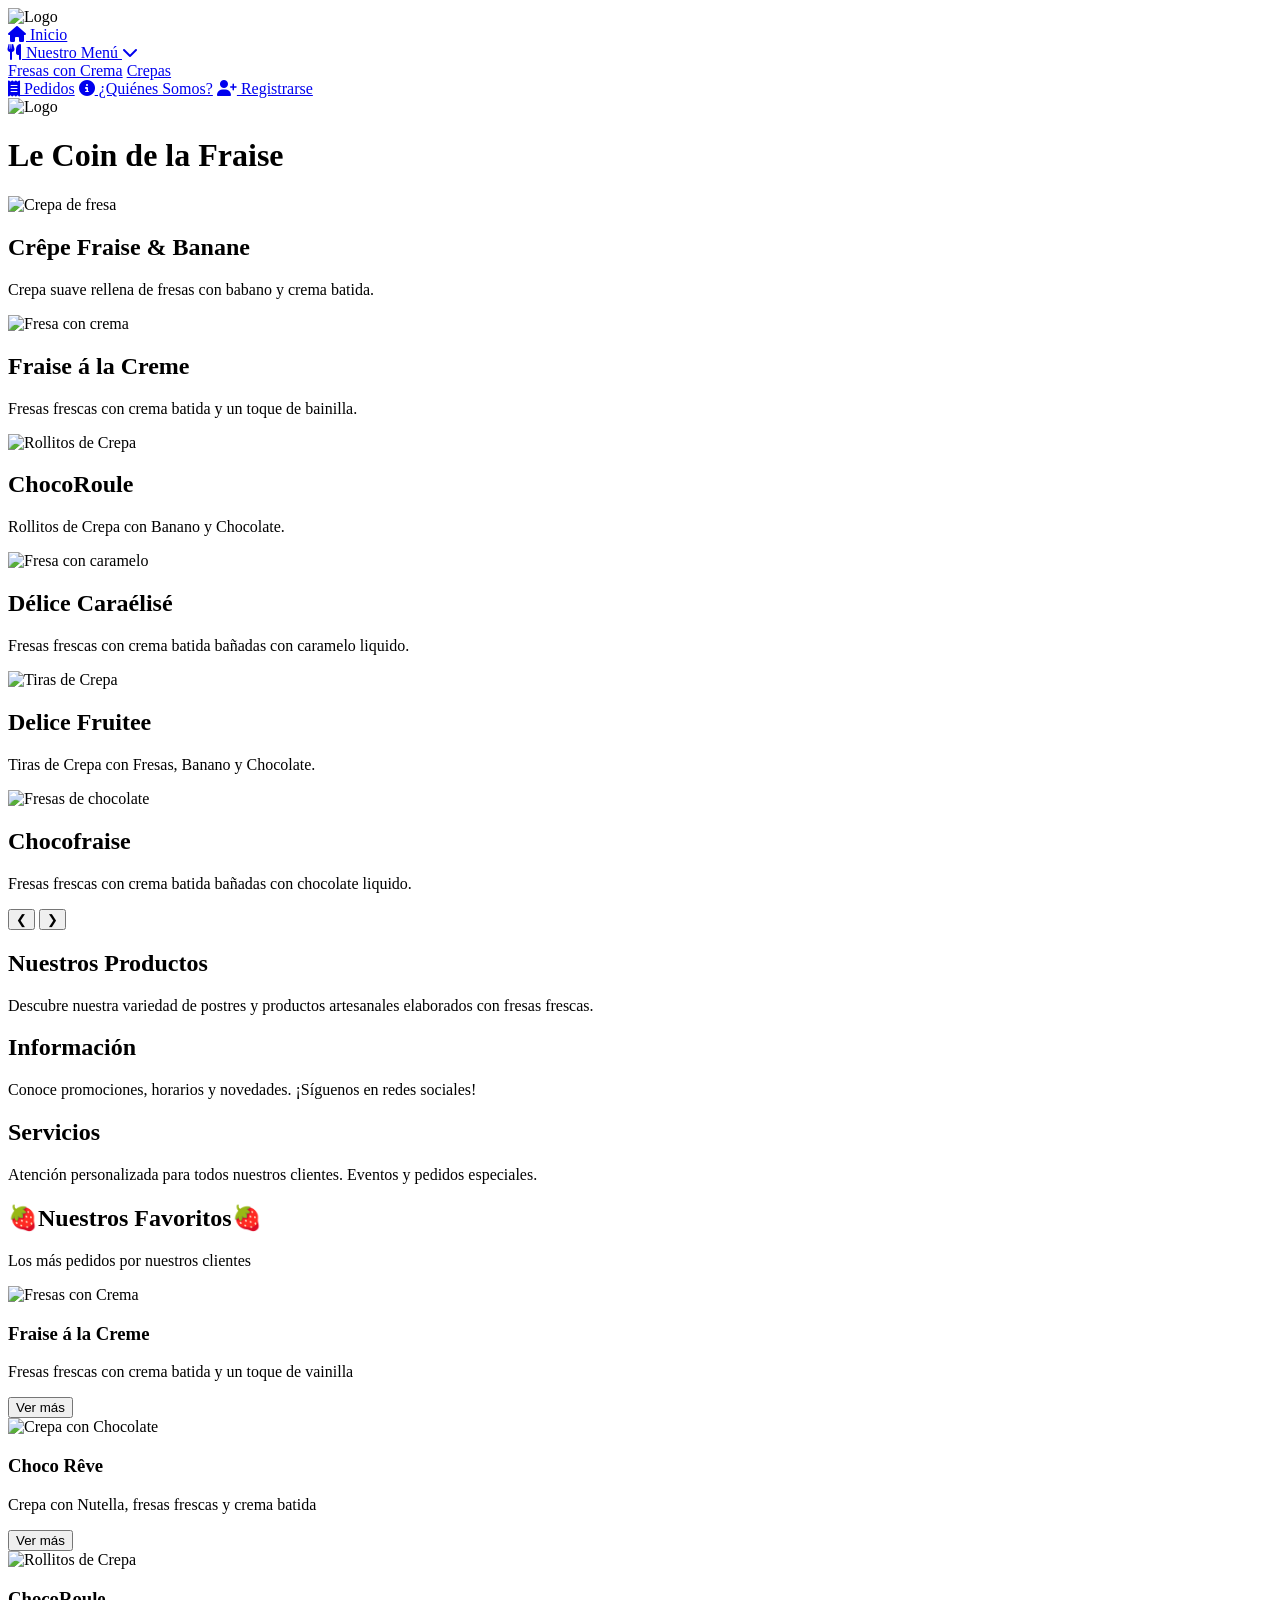
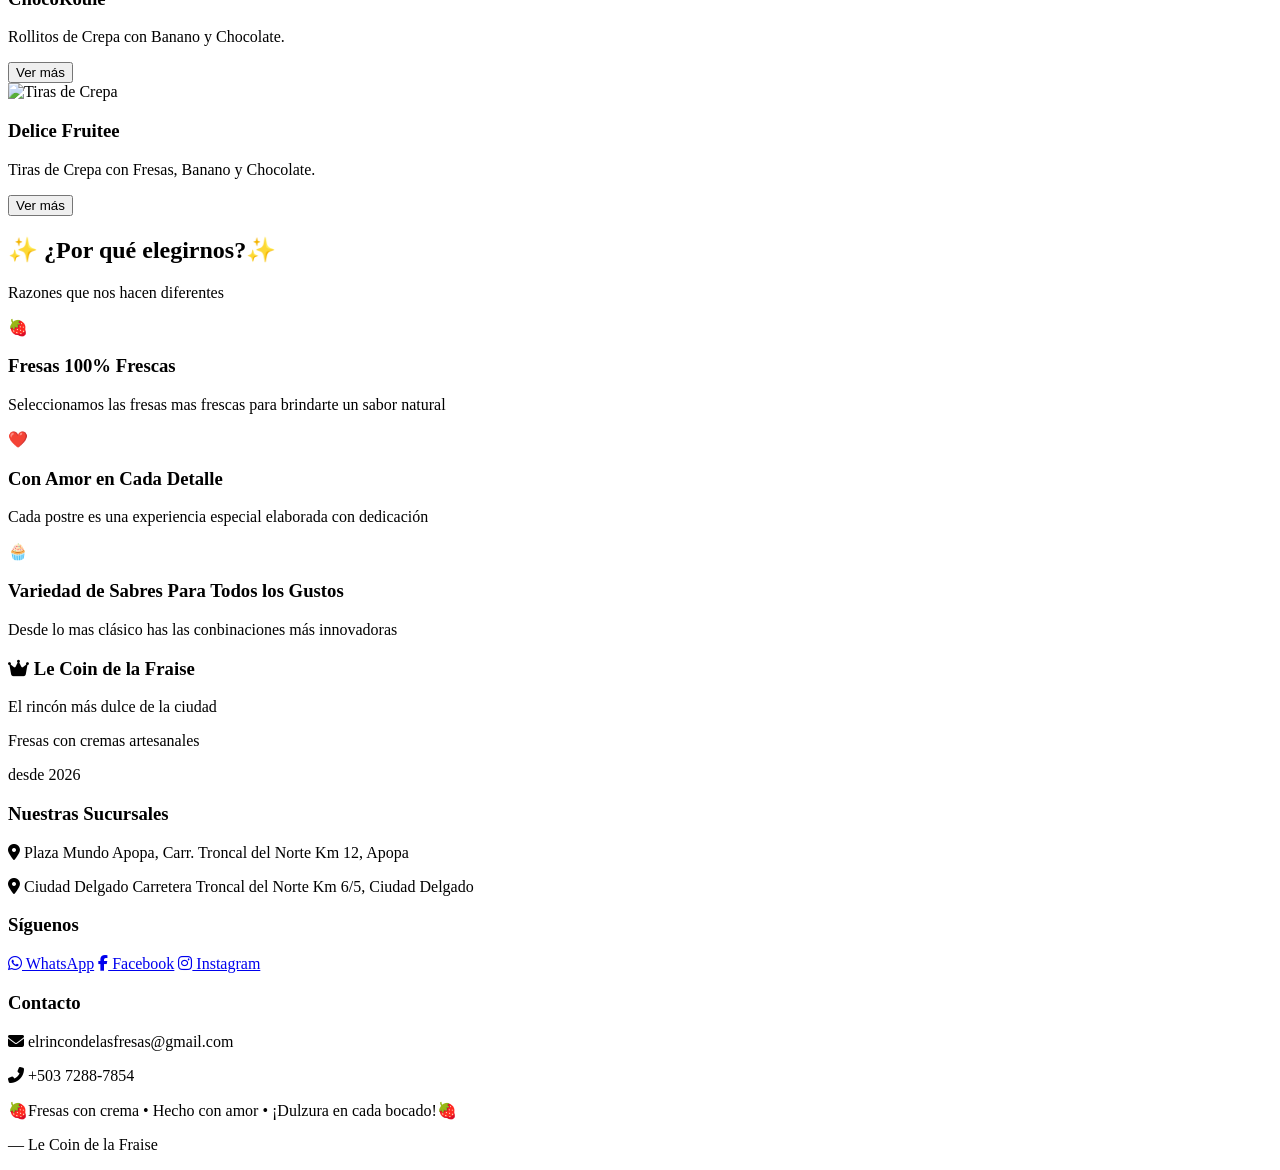
==== index.html @ ae9bf416 "Create index.html" ====
<!DOCTYPE html>
<html lang="es">
<head>
    <meta charset="UTF-8">
    <meta name="viewport" content="width=device-width, initial-scale=1.0">
    <title>Le Coin de la Fraise | Fresas & Delicias</title>
    <link rel="stylesheet" href="CSS/inicio.css">
    <link rel="stylesheet" href="https://cdnjs.cloudflare.com/ajax/libs/font-awesome/6.5.1/css/all.min.css">
</head>
<body>

<div class="container-principal">
    <!-- MENÚ LATERAL (SIDEBAR) NUEVO -->
    <aside class="sidebar">
        <div class="logo-sidebar">
            <img src="IMG/logo.png" alt="Logo">
        </div>
        <nav class="nav-sidebar">
            <a href="Inicio.html"><i class="fas fa-home"></i> Inicio</a>
            
            <!-- Opción con submenú -->
            <div class="menu-item-con-submenu">
                <a href="#" class="menu-principal">
                    <i class="fas fa-utensils"></i> Nuestro Menú
                    <i class="fas fa-chevron-down submenu-flecha"></i>
                </a>
                <div class="submenu">
                    <a href="MenuFresas.html">Fresas con Crema</a>
                    <a href="MenuCrepas.html"> Crepas</a>
                </div>
            </div>

            <a href="Pedidos.html"><i class="fas fa-receipt"></i> Pedidos</a>
            <a href="Nosotros.html"><i class="fas fa-info-circle"></i> ¿Quiénes Somos?</a>
            <a href="Registro.html"><i class="fas fa-user-plus"></i> Registrarse</a>
        </nav>
    </aside>

    <!-- CONTENIDO PRINCIPAL -->
    <main class="main-content">
        <!-- ENCABEZADO SUPERIOR -->
        <header class="header-principal">
            <div class="logo-header">
                <img src="IMG/logo.png" alt="Logo">
                <h1>Le Coin de la Fraise</h1>
            </div>
        </header>

        <!-- ========== CARRUSEL ========== -->
        <section class="carousel-section" id="inicio">
            <div class="carousel-container">
                <div class="carousel-slides">
                    <div class="slide active">
                        <img src="IMG/crepafresa.png" alt="Crepa de fresa">
                        <div class="slide-caption">
                            <h2>Crêpe Fraise & Banane</h2>
                            <p>Crepa suave rellena de fresas con babano y crema batida.</p>
                        </div>
                    </div>
                    <div class="slide">
                        <img src="IMG/fresa con crema.png" alt="Fresa con crema">
                        <div class="slide-caption">
                            <h2>Fraise á la Creme</h2>
                            <p>Fresas frescas con crema batida y un toque de bainilla.</p>
                        </div>
                    </div>
                        <div class="slide">
                        <img src="IMG/Rollitos de Crepa.jpg" alt="Rollitos de Crepa">
                        <div class="slide-caption">
                            <h2>ChocoRoule</h2>
                            <p>Rollitos de Crepa con Banano y Chocolate.</p>
                        </div>
                    </div>
                    <div class="slide">
                        <img src="IMG/fresa con caramelo.png" alt="Fresa con caramelo">
                        <div class="slide-caption">
                            <h2>Délice Caraélisé</h2>
                            <p>Fresas frescas con crema batida bañadas con caramelo liquido.</p>
                        </div>
                    </div>
                    <div class="slide">
                        <img src="IMG/Tiras de crepa.jpg" alt="Tiras de Crepa">
                        <div class="slide-caption">
                            <h2>Delice Fruitee</h2>
                            <p>Tiras de Crepa con Fresas, Banano y Chocolate.</p>
                        </div>
                    </div>
                    <div class="slide">
                        <img src="IMG/fresachoco.jpg" alt="Fresas de chocolate">
                        <div class="slide-caption">
                            <h2>Chocofraise</h2>
                            <p>Fresas frescas con crema batida bañadas con chocolate liquido.</p>
                        </div>
                    </div>
                </div>
                <button class="carousel-btn prev" id="prevBtn">&#10094;</button>
                <button class="carousel-btn next" id="nextBtn">&#10095;</button>
                <div class="carousel-dots" id="dotsContainer"></div>
            </div>
        </section>

        <!-- ========== TARJETAS DE INFORMACIÓN ========== -->
        <section class="info" id="informacion">
            <div class="card">
                <h2>Nuestros Productos</h2>
                <p>Descubre nuestra variedad de postres y productos artesanales elaborados con fresas frescas.</p>
            </div>
            <div class="card">
                <h2>Información</h2>
                <p>Conoce promociones, horarios y novedades. ¡Síguenos en redes sociales!</p>
            </div>
            <div class="card">
                <h2>Servicios</h2>
                <p>Atención personalizada para todos nuestros clientes. Eventos y pedidos especiales.</p>
            </div>
        </section>

        <!-- ========== SECCIÓN NUESTROS FAVORITOS ========== -->
        <section class="favoritos" id="menu">
            <div class="container-favoritos">
                <h2 class="titulo-seccion">🍓Nuestros Favoritos🍓</h2>
                <p class="subtitulo-seccion">Los más pedidos por nuestros clientes</p>
                <div class="productos-grid">
                    <div class="producto-card">
                        <div class="producto-imagen">
                            <img src="IMG/fresa con crema.png" alt="Fresas con Crema">
                        </div>
                        <h3>Fraise á la Creme</h3>
                        <p class="producto-descripcion">Fresas frescas con crema batida y un toque de vainilla</p>
                        <button class="btn-ver-mas" href="MenuFresas.html">Ver más</button>
                    </div>
                    <div class="producto-card">
                        <div class="producto-imagen">
                            <img src="IMG/chococrepa.png" alt="Crepa con Chocolate">
                        </div>
                        <h3>Choco Rêve</h3>
                        <p class="producto-descripcion">Crepa con Nutella, fresas frescas y crema batida</p>
                        <button class="btn-ver-mas" href="MenuCrepas.html">Ver más</button>
                    </div>
                    <div class="producto-card">
                        <div class="producto-imagen">
                            <img src="IMG/Rollitos de Crepa.jpg" alt="Rollitos de Crepa">
                        </div>
                        <h3>ChocoRoule</h3>
                        <p class="producto-descripcion">Rollitos de Crepa con Banano y Chocolate.</p>
                        <button class="btn-ver-mas" href="MenuFresas.html">Ver más</button>
                    </div>
                    <div class="producto-card">
                        <div class="producto-imagen">
                            <img src="IMG/Tiras de crepa.jpg" alt="Tiras de Crepa">
                        </div>
                        <h3>Delice Fruitee</h3>
                        <p class="producto-descripcion">Tiras de Crepa con Fresas, Banano y Chocolate.</p>
                        <button class="btn-ver-mas" href="MenuCrepas.html">Ver más</button>
                    </div>
                </div>
            </div>
        </section>

        <!-- ========== SECCIÓN ¿POR QUÉ ELEGIRNOS? (NOSOTROS) ========== -->
        <section class="porque-elegirnos" id="nosotros">
            <div class="container-porque">
                <h2 class="titulo-seccion">✨ ¿Por qué elegirnos?✨</h2>
                <p class="subtitulo-seccion">Razones que nos hacen diferentes</p>
                <div class="razones-grid">
                    <div class="razon-card">
                        <div class="razon-icono">🍓</div>
                        <h3>Fresas 100% Frescas</h3>
                        <p>Seleccionamos las fresas mas frescas para brindarte un sabor natural</p> 
                    </div>
                    <div class="razon-card">
                        <div class="razon-icono">❤️</div>
                        <h3>Con Amor en Cada Detalle</h3>
                        <p>Cada postre es una experiencia especial elaborada con dedicación</p>
                    </div>
                    <div class="razon-card">
                        <div class="razon-icono">🧁</div>
                        <h3>Variedad de Sabres Para Todos los Gustos</h3>
                        <p>Desde lo mas clásico has las conbinaciones más innovadoras</p>
                    </div>
                </div>
            </div>
        </section>

        <!-- ========== SECCIÓN PEDIDOS (opcional) ========== -->
        <section class="pedidos" id="pedidos" style="display: none;">
            <!-- Contenido de pedidos si lo deseas agregar después -->
        </section>

        <!-- ========== SECCIÓN REGISTRARSE (opcional) ========== -->
        <section class="registrarse" id="registrarse" style="display: none;">
            <!-- Contenido de registro si lo deseas agregar después -->
        </section>

        <!-- ========== FOOTER NUEVO ========== -->
        <footer class="footer-redisenado">
            <div class="footer-contenido-arriba">
                <div class="footer-container">
                    <div class="footer-columna footer-columna-info">
                        <h3><i class="fas fa-crown"></i> Le Coin de la Fraise</h3>
                        <p>El rincón más dulce de la ciudad</p>
                        <p>Fresas con cremas artesanales</p>
                        <p>desde 2026</p>
                    </div>

                    <div class="footer-columna footer-columna-sucursales">
                        <h3>Nuestras Sucursales</h3>
                        <p><i class="fas fa-location-dot"></i> Plaza Mundo Apopa, Carr. Troncal del Norte Km 12, Apopa</p>
                        <p><i class="fas fa-location-dot"></i> Ciudad Delgado Carretera Troncal del Norte Km 6/5, Ciudad Delgado</p>
                    </div>

                    <div class="footer-columna footer-columna-redes">
                        <h3>Síguenos</h3>
                        <div class="redes-sociales-footer">
                            <a href="https://wa.me/50372887854?text=¡Hola!%20Me%20gustaría%20ordenar%20unas%20fresas%20con%20crema" aria-label="WhatsApp"><i class="fab fa-whatsapp"></i> WhatsApp</a>
                            <a href="https://www.facebook.com/share/1c9cbcK5gX/" aria-label="Facebook"><i class="fab fa-facebook-f"></i> Facebook</a>
                            <a href="https://www.instagram.com/le_coin_de_la_fraise?igsh=Z292ZjJ0dDlyNTkz" aria-label="Instagram"><i class="fab fa-instagram"></i> Instagram</a>
                        </div>
                    </div>

                    <div class="footer-columna footer-columna-contacto">
                        <h3>Contacto</h3>
                        <p><i class="fas fa-envelope"></i> elrincondelasfresas@gmail.com</p>
                        <p><i class="fas fa-phone-alt"></i> +503 7288-7854</p>
                    </div>
                </div>
            </div>

            <div class="footer-mensaje">
                <p class="mensaje-texto">🍓Fresas con crema • Hecho con amor • ¡Dulzura en cada bocado!🍓</p>
                <p class="mensaje-autor">— Le Coin de la Fraise</p>
            </div>
        </footer>
    </main>
</div>

<script src="JS/inicio.js"></script>
</body>
</html>
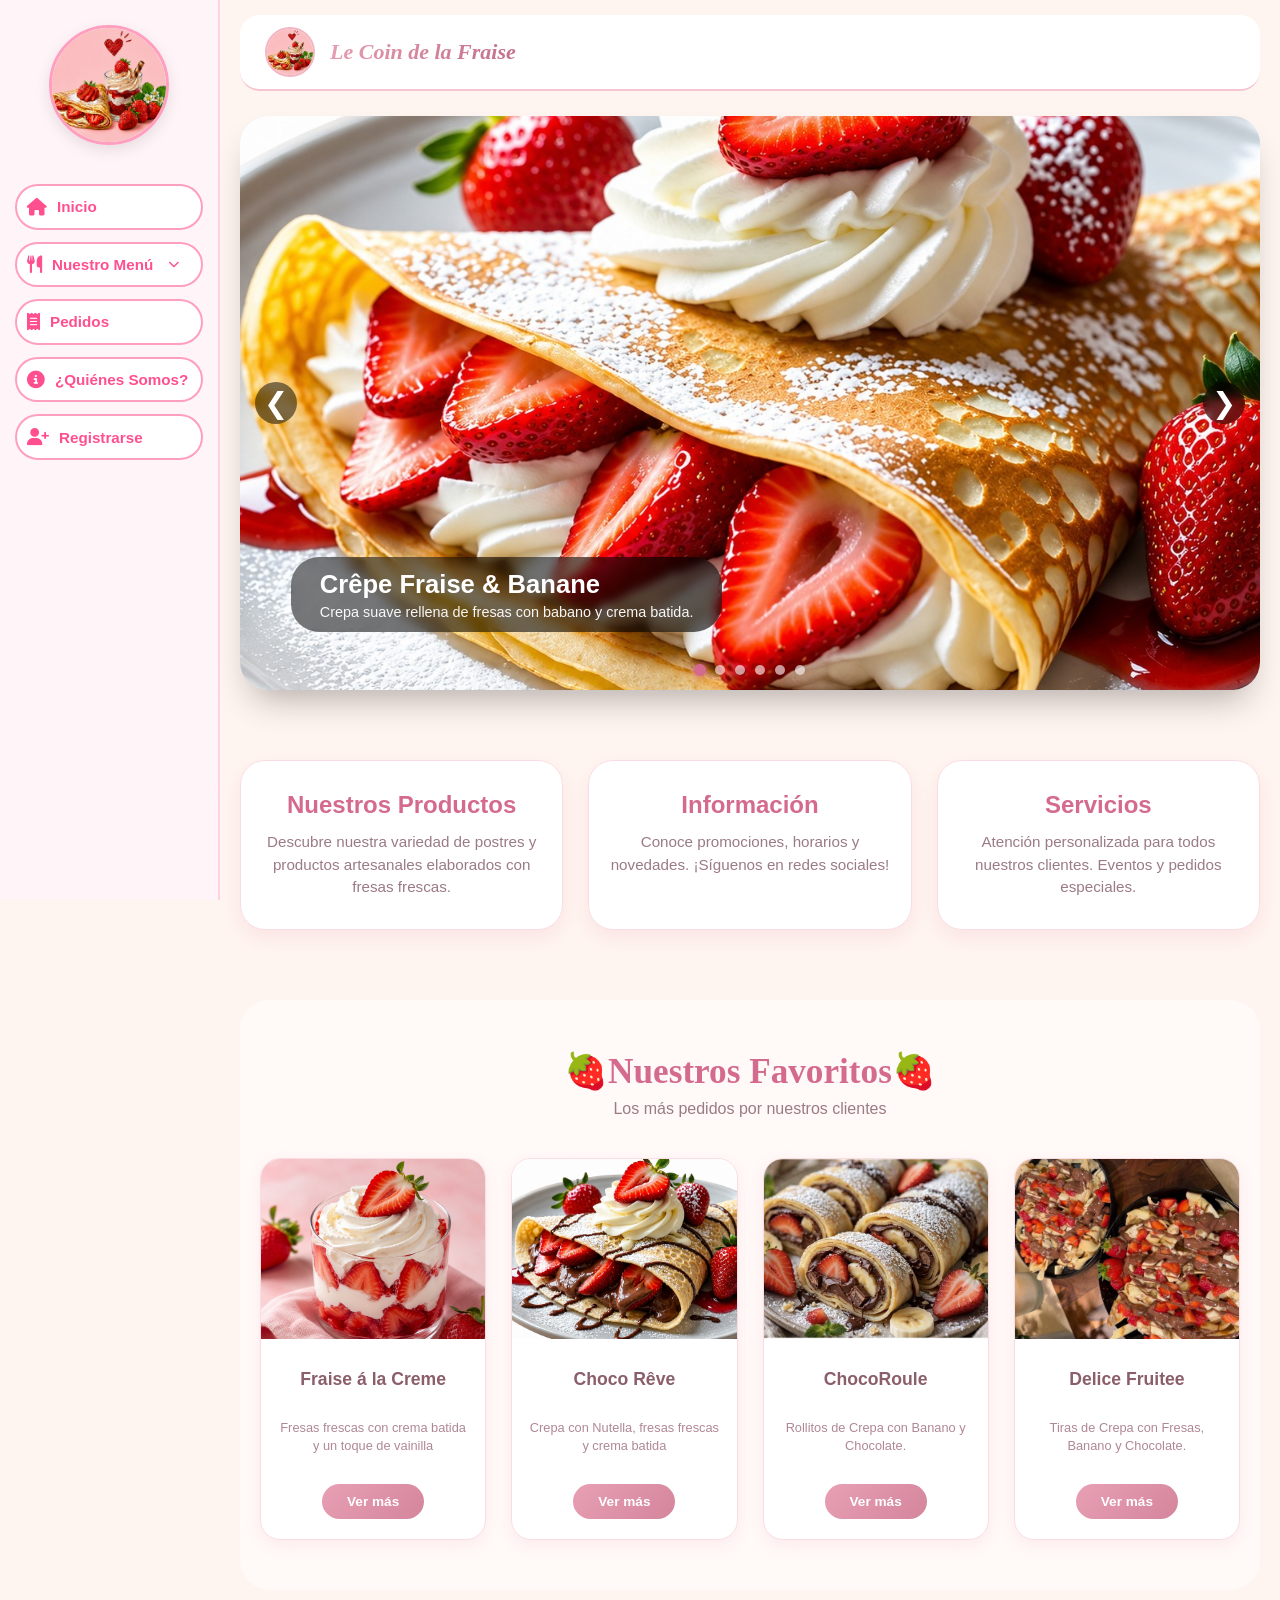
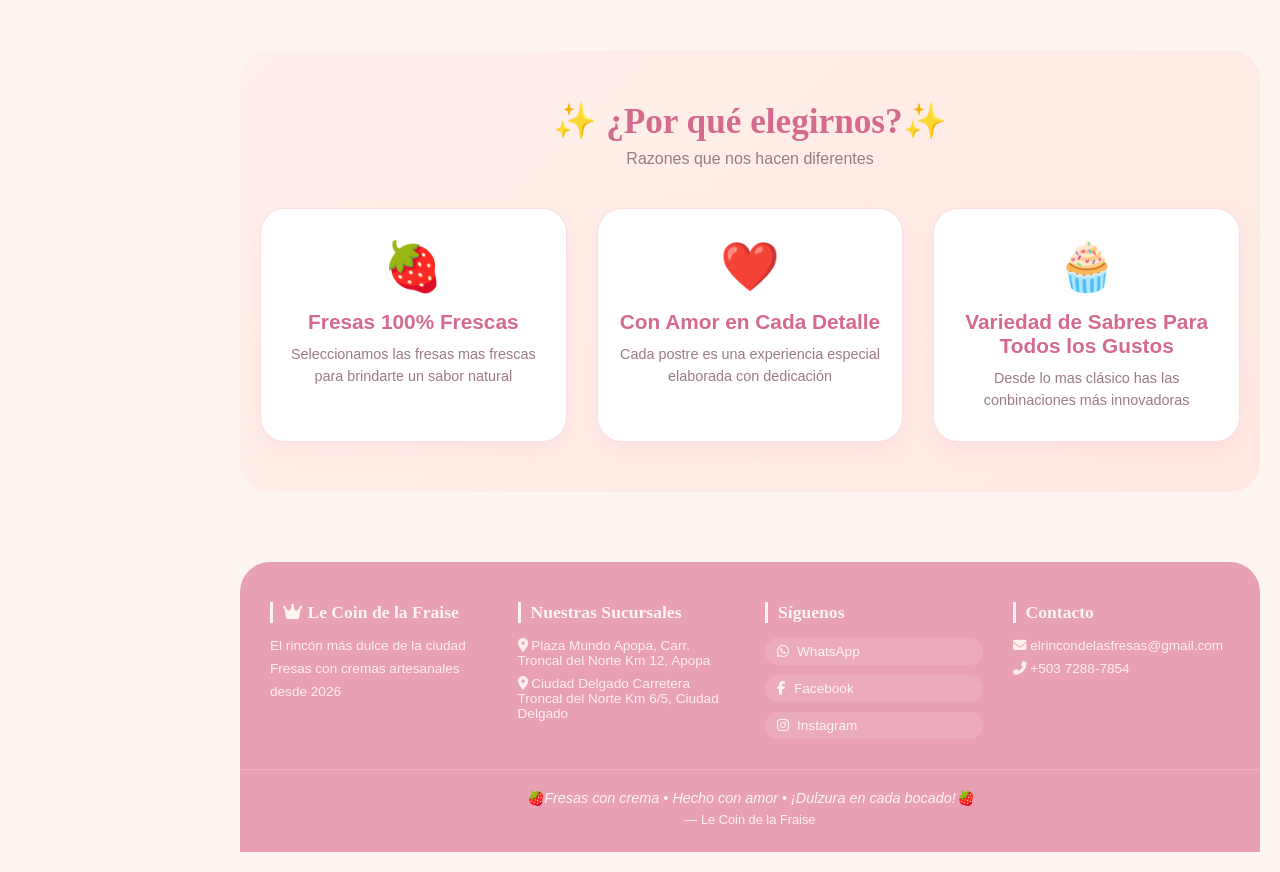
==== commit c50ab82b: "Update index.html" ====
--- a/index.html
+++ b/index.html
@@ -4,7 +4,7 @@
     <meta charset="UTF-8">
     <meta name="viewport" content="width=device-width, initial-scale=1.0">
     <title>Le Coin de la Fraise | Fresas & Delicias</title>
-    <link rel="stylesheet" href="CSS/inicio.css">
+    <link rel="stylesheet" href="./CSS/inicio.css">
     <link rel="stylesheet" href="https://cdnjs.cloudflare.com/ajax/libs/font-awesome/6.5.1/css/all.min.css">
 </head>
 <body>
@@ -13,10 +13,10 @@
     <!-- MENÚ LATERAL (SIDEBAR) NUEVO -->
     <aside class="sidebar">
         <div class="logo-sidebar">
-            <img src="IMG/logo.png" alt="Logo">
+            <img src="./IMG/logo.png" alt="Logo">
         </div>
         <nav class="nav-sidebar">
-            <a href="Inicio.html"><i class="fas fa-home"></i> Inicio</a>
+            <a href="./index.html"><i class="fas fa-home"></i> Inicio</a>
             
             <!-- Opción con submenú -->
             <div class="menu-item-con-submenu">
@@ -25,14 +25,14 @@
                     <i class="fas fa-chevron-down submenu-flecha"></i>
                 </a>
                 <div class="submenu">
-                    <a href="MenuFresas.html">Fresas con Crema</a>
-                    <a href="MenuCrepas.html"> Crepas</a>
-                </div>
-            </div>
-
-            <a href="Pedidos.html"><i class="fas fa-receipt"></i> Pedidos</a>
-            <a href="Nosotros.html"><i class="fas fa-info-circle"></i> ¿Quiénes Somos?</a>
-            <a href="Registro.html"><i class="fas fa-user-plus"></i> Registrarse</a>
+                    <a href="HTML/MenuFresas.html">Fresas con Crema</a>
+                    <a href="HTML/MenuCrepas.html"> Crepas</a>
+                </div>
+            </div>
+
+            <a href="HTML/Pedidos.html"><i class="fas fa-receipt"></i> Pedidos</a>
+            <a href="HTML/Nosotros.html"><i class="fas fa-info-circle"></i> ¿Quiénes Somos?</a>
+            <a href="HTML/Registro.html"><i class="fas fa-user-plus"></i> Registrarse</a>
         </nav>
     </aside>
 
@@ -41,7 +41,7 @@
         <!-- ENCABEZADO SUPERIOR -->
         <header class="header-principal">
             <div class="logo-header">
-                <img src="IMG/logo.png" alt="Logo">
+                <img src="./IMG/logo.png" alt="Logo">
                 <h1>Le Coin de la Fraise</h1>
             </div>
         </header>
@@ -51,42 +51,42 @@
             <div class="carousel-container">
                 <div class="carousel-slides">
                     <div class="slide active">
-                        <img src="IMG/crepafresa.png" alt="Crepa de fresa">
+                        <img src="./IMG/crepafresa.png" alt="Crepa de fresa">
                         <div class="slide-caption">
                             <h2>Crêpe Fraise & Banane</h2>
                             <p>Crepa suave rellena de fresas con babano y crema batida.</p>
                         </div>
                     </div>
                     <div class="slide">
-                        <img src="IMG/fresa con crema.png" alt="Fresa con crema">
+                        <img src="./IMG/fresa con crema.png" alt="Fresa con crema">
                         <div class="slide-caption">
                             <h2>Fraise á la Creme</h2>
                             <p>Fresas frescas con crema batida y un toque de bainilla.</p>
                         </div>
                     </div>
                         <div class="slide">
-                        <img src="IMG/Rollitos de Crepa.jpg" alt="Rollitos de Crepa">
+                        <img src="./IMG/Rollitos de Crepa.jpg" alt="Rollitos de Crepa">
                         <div class="slide-caption">
                             <h2>ChocoRoule</h2>
                             <p>Rollitos de Crepa con Banano y Chocolate.</p>
                         </div>
                     </div>
                     <div class="slide">
-                        <img src="IMG/fresa con caramelo.png" alt="Fresa con caramelo">
+                        <img src="./IMG/fresa con caramelo.png" alt="Fresa con caramelo">
                         <div class="slide-caption">
                             <h2>Délice Caraélisé</h2>
                             <p>Fresas frescas con crema batida bañadas con caramelo liquido.</p>
                         </div>
                     </div>
                     <div class="slide">
-                        <img src="IMG/Tiras de crepa.jpg" alt="Tiras de Crepa">
+                        <img src="./IMG/Tiras de crepa.jpg" alt="Tiras de Crepa">
                         <div class="slide-caption">
                             <h2>Delice Fruitee</h2>
                             <p>Tiras de Crepa con Fresas, Banano y Chocolate.</p>
                         </div>
                     </div>
                     <div class="slide">
-                        <img src="IMG/fresachoco.jpg" alt="Fresas de chocolate">
+                        <img src="./IMG/fresachoco.jpg" alt="Fresas de chocolate">
                         <div class="slide-caption">
                             <h2>Chocofraise</h2>
                             <p>Fresas frescas con crema batida bañadas con chocolate liquido.</p>
@@ -234,6 +234,6 @@
     </main>
 </div>
 
-<script src="JS/inicio.js"></script>
+<script src="./JS/inicio.js"></script>
 </body>
 </html>
--- a/CSS/inicio.css
+++ b/CSS/inicio.css
@@ -0,0 +1,839 @@
+* {
+    margin: 0;
+    padding: 0;
+    box-sizing: border-box;
+    font-family: 'Segoe UI', Arial, Helvetica, sans-serif;
+}
+
+body {
+    background: #FFF5F0;
+}
+
+@import url('https://fonts.googleapis.com/css2?family=Playfair+Display:ital,wght@0,400;0,500;0,600;0,700;0,800;1,400;1,500;1,600;1,700;1,800&display=swap');
+
+.container-principal {
+    display: flex;
+    min-height: 100vh;
+}
+
+/* ========== SIDEBAR ========== */
+.sidebar {
+    width: 220px;
+    background: #fff5f8;
+    padding: 25px 15px;
+    border-right: 2px solid #ffd3e1;
+    position: sticky;
+    top: 0;
+    height: 100vh;
+    display: flex;
+    flex-direction: column;
+    align-items: center;
+}
+
+.logo-sidebar {
+    text-align: center;
+    margin-bottom: 35px;
+}
+
+.logo-sidebar img {
+    width: 120px;
+    height: 120px;
+    border-radius: 50%;
+    object-fit: cover;
+    border: 3px solid #ff9fc0;
+    box-shadow: 0 5px 15px rgba(0, 0, 0, 0.1);
+    transition: transform 0.3s ease;
+}
+
+.logo-sidebar img:hover {
+    transform: scale(1.05);
+}
+
+.nav-sidebar {
+    display: flex;
+    flex-direction: column;
+    gap: 12px;
+    width: 100%;
+}
+
+/* Elemento contenedor del menú con submenú */
+.menu-item-con-submenu {
+    position: relative;
+    width: 100%;
+}
+
+/* Enlace principal del menú (Nuestro Menú) */
+.menu-principal {
+    display: flex;
+    align-items: center;
+    justify-content: flex-start;
+    gap: 10px;
+    text-decoration: none;
+    color: #ff4f8f;
+    font-weight: 600;
+    padding: 12px 10px;
+    border-radius: 50px;
+    border: 2px solid #ff9fc0;
+    background: white;
+    transition: 0.3s;
+    text-align: center;
+    font-size: 0.95rem;
+    cursor: pointer;
+}
+
+.menu-principal .submenu-flecha {
+    font-size: 0.7rem;
+    transition: transform 0.3s ease;
+    margin-left: 5px;
+}
+
+.menu-item-con-submenu:hover .menu-principal {
+    background: #ff6ea7;
+    color: white;
+}
+
+.menu-item-con-submenu:hover .menu-principal .submenu-flecha {
+    transform: rotate(180deg);
+}
+
+/* Submenú oculto por defecto */
+.submenu {
+    position: absolute;
+    top: 100%;
+    left: 0;
+    width: 100%;
+    background: #fff5f8;
+    border-radius: 20px;
+    padding: 8px 0;
+    display: flex;
+    flex-direction: column;
+    gap: 8px;
+    opacity: 0;
+    visibility: hidden;
+    transform: translateY(-10px);
+    transition: all 0.3s ease;
+    z-index: 100;
+    box-shadow: 0 8px 16px rgba(0,0,0,0.1);
+    border: 1px solid #ffd3e1;
+}
+
+.menu-item-con-submenu:hover .submenu {
+    opacity: 1;
+    visibility: visible;
+    transform: translateY(0);
+}
+
+.submenu a {
+    display: flex;
+    align-items: center;
+    justify-content: flex-start;
+    gap: 8px;
+    text-decoration: none;
+    color: #ff4f8f;
+    font-weight: 500;
+    padding: 8px 12px;
+    border-radius: 40px;
+    background: white;
+    margin: 0 8px;
+    transition: 0.2s;
+    font-size: 0.85rem;
+    border: 1px solid #ffd3e1;
+}
+
+.submenu a:hover {
+    background: #ff6ea7;
+    color: white;
+    transform: translateX(5px);
+}
+
+/* Resto de enlaces del sidebar */
+.nav-sidebar > a {
+    display: flex;
+    align-items: center;
+    justify-content: flex-start;
+    gap: 10px;
+    text-decoration: none;
+    color: #ff4f8f;
+    font-weight: 600;
+    padding: 12px 10px;
+    border-radius: 50px;
+    border: 2px solid #ff9fc0;
+    background: white;
+    transition: 0.3s;
+    text-align: center;
+    font-size: 0.95rem;
+}
+
+.nav-sidebar > a:hover {
+    background: #ff6ea7;
+    color: white;
+    transform: translateX(5px);
+}
+
+.nav-sidebar i {
+    font-size: 1.1rem;
+}
+
+/* ========== MAIN CONTENT ========== */
+.main-content {
+    flex: 1;
+    overflow-x: hidden;
+    padding: 0 20px 20px 20px;
+    display: flex;
+    flex-direction: column;
+}
+
+/* ========== HEADER (sin botón) ========== */
+.header-principal {
+    background: white;
+    padding: 12px 25px;
+    border-bottom: 2px solid #F5C6D0;
+    margin-bottom: 25px;
+    border-radius: 20px;
+    margin-top: 15px;
+}
+
+.logo-header {
+    display: flex;
+    justify-content: flex-start;  /* Alineado a la izquierda */
+    align-items: center;
+}
+
+.logo-titulo {
+    display: flex;
+    align-items: center;
+    gap: 15px;
+}
+
+.logo-titulo img {
+    width: 50px;
+    height: 50px;
+    border-radius: 50%;
+    object-fit: cover;
+    border: 2px solid #F2B5C4;
+}
+
+.logo-titulo h1 {
+    font-size: 22px;
+    font-family: 'Playfair Display', serif;
+    font-weight: 700;
+    font-style: italic;
+    background: linear-gradient(135deg, #E8A0B4, #D4859B, #c06d8a);
+    background-clip: text;
+    -webkit-background-clip: text;
+    color: transparent;
+}
+
+/* ========== CONTENIDO PRINCIPAL ========== */
+.main-content {
+    flex: 1;
+    overflow-x: hidden;
+    padding: 0 20px 20px 20px;
+    display: flex;
+    flex-direction: column;
+}
+
+/* ========== HEADER PRINCIPAL ========== */
+.header-principal {
+    background: white;
+    padding: 12px 25px;
+    border-bottom: 2px solid #F5C6D0;
+    margin-bottom: 25px;
+    border-radius: 20px;
+    margin-top: 15px;
+}
+
+.logo-header {
+    display: flex;
+    align-items: center;
+    gap: 15px;
+}
+
+.logo-header img {
+    width: 50px;
+    height: 50px;
+    border-radius: 50%;
+    object-fit: cover;
+    border: 2px solid #F2B5C4;
+}
+
+.logo-header h1 {
+    font-size: 22px;
+    font-family: 'Playfair Display', serif;
+    font-weight: 700;
+    font-style: italic;
+    background: linear-gradient(135deg, #E8A0B4, #D4859B, #c06d8a);
+    background-clip: text;
+    -webkit-background-clip: text;
+    color: transparent;
+}
+
+/* ========== CARRUSEL ========== */
+.carousel-section {
+    max-width: 1200px;
+    margin: 0 auto 30px auto;
+    padding: 0;
+}
+
+.carousel-container {
+    position: relative;
+    overflow: hidden;
+    border-radius: 28px;
+    box-shadow: 0 20px 35px -12px rgba(0, 0, 0, 0.3);
+    background-color: #e2e8f0;
+}
+
+.carousel-slides {
+    display: flex;
+    transition: transform 0.5s ease-in-out;
+}
+
+.slide {
+    min-width: 100%;
+    position: relative;
+    aspect-ratio: 16 / 9;
+}
+
+.slide img {
+    width: 100%;
+    height: 100%;
+    object-fit: cover;
+    display: block;
+}
+
+.slide-caption {
+    position: absolute;
+    bottom: 10%;
+    left: 5%;
+    right: auto;
+    background: linear-gradient(135deg, rgba(0, 0, 0, 0.5), rgba(0, 0, 0, 0.6));
+    color: #fff9e8;
+    padding: 0.8rem 1.8rem;
+    border-radius: 28px;
+    max-width: 60%;
+    backdrop-filter: blur(5px);
+}
+
+.slide-caption h2 {
+    font-size: 1.6rem;
+    margin-bottom: 0.3rem;
+    font-weight: 700;
+    color: #ffffff;
+}
+
+.slide-caption p {
+    font-size: 0.9rem;
+    opacity: 0.95;
+    color: #ffffff;
+}
+
+.carousel-btn {
+    position: absolute;
+    top: 50%;
+    transform: translateY(-50%);
+    background-color: rgba(0, 0, 0, 0.5);
+    color: white;
+    border: none;
+    font-size: 1.8rem;
+    cursor: pointer;
+    padding: 0.5rem 0.9rem;
+    border-radius: 50%;
+    transition: all 0.2s;
+    backdrop-filter: blur(5px);
+    z-index: 10;
+    width: 42px;
+    height: 42px;
+    display: flex;
+    align-items: center;
+    justify-content: center;
+}
+
+.carousel-btn:hover {
+    background-color: #d46b8e;
+    transform: translateY(-50%) scale(1.05);
+}
+
+.prev {
+    left: 15px;
+}
+
+.next {
+    right: 15px;
+}
+
+.carousel-dots {
+    position: absolute;
+    bottom: 15px;
+    left: 50%;
+    transform: translateX(-50%);
+    display: flex;
+    gap: 10px;
+    z-index: 10;
+}
+
+.dot {
+    width: 10px;
+    height: 10px;
+    background-color: rgba(255, 255, 255, 0.6);
+    border-radius: 50%;
+    cursor: pointer;
+    transition: 0.2s;
+}
+
+.dot.active-dot {
+    background-color: #d46b8e;
+    transform: scale(1.2);
+    box-shadow: 0 0 6px #d46b8e;
+}
+
+/* ===== TARJETAS DE INFORMACIÓN ===== */
+.info {
+    width: 100%;
+    max-width: 1200px;
+    margin: 40px auto;
+    display: grid;
+    grid-template-columns: repeat(3, 1fr);
+    gap: 25px;
+}
+
+.card {
+    background: #FFFFFF;
+    padding: 30px 20px;
+    border-radius: 25px;
+    text-align: center;
+    box-shadow: 0 8px 20px rgba(232, 160, 180, 0.2);
+    transition: transform 0.3s ease, box-shadow 0.3s ease;
+    border: 1px solid #FADDE3;
+}
+
+.card:hover {
+    transform: translateY(-5px);
+    box-shadow: 0 15px 30px rgba(232, 160, 180, 0.3);
+}
+
+.card h2 {
+    margin-bottom: 12px;
+    color: #D46B8E;
+    font-size: 1.5rem;
+}
+
+.card p {
+    color: #9B7B85;
+    line-height: 1.5;
+    font-size: 0.95rem;
+}
+
+/* ===== SECCIÓN NUESTROS FAVORITOS ===== */
+.favoritos {
+    background: #FFF9F7;
+    padding: 50px 20px;
+    border-radius: 30px;
+    margin: 30px 0;
+}
+
+.container-favoritos {
+    max-width: 1200px;
+    margin: 0 auto;
+}
+
+.titulo-seccion {
+    text-align: center;
+    font-family: 'Playfair Display', serif;
+    font-size: 2.2rem;
+    color: #D46B8E;
+    margin-bottom: 8px;
+}
+
+.subtitulo-seccion {
+    text-align: center;
+    color: #9B7B85;
+    margin-bottom: 40px;
+    font-size: 1rem;
+}
+
+/* 4 PRODUCTOS EN UNA SOLA FILA */
+.productos-grid {
+    display: grid;
+    grid-template-columns: repeat(4, 1fr);  /* 4 columnas fijas - todos en una fila */
+    gap: 25px;
+    align-items: stretch;
+}
+
+/* TARJETAS CORREGIDAS - BOTONES E INFORMACIÓN ALINEADOS */
+.producto-card {
+    background: white;
+    border-radius: 20px;
+    overflow: hidden;
+    text-align: center;
+    transition: transform 0.3s ease, box-shadow 0.3s ease;
+    box-shadow: 0 5px 15px rgba(232, 160, 180, 0.15);
+    border: 1px solid #FADDE3;
+    display: flex;
+    flex-direction: column;
+    height: 100%;
+}
+
+.producto-imagen {
+    width: 100%;
+    height: 180px;
+    overflow: hidden;
+    flex-shrink: 0;
+}
+
+.producto-imagen img {
+    width: 100%;
+    height: 100%;
+    object-fit: cover;
+    transition: transform 0.5s ease;
+    display: block;
+}
+
+.producto-card:hover .producto-imagen img {
+    transform: scale(1.05);
+}
+
+.producto-card h3 {
+    font-size: 1.1rem;
+    color: #8B5E6B;
+    margin: 15px 12px 5px 12px;
+    padding: 0;
+    min-height: 50px;
+    display: flex;
+    align-items: center;
+    justify-content: center;
+}
+
+.producto-descripcion {
+    font-size: 0.8rem;
+    color: #B08895;
+    padding: 0 15px;
+    margin-bottom: 10px;
+    line-height: 1.4;
+    min-height: 55px;
+    display: flex;
+    align-items: center;
+    justify-content: center;
+}
+
+.producto-precio {
+    font-size: 1.2rem;
+    font-weight: bold;
+    color: #E8A0B4;
+    margin: 5px 0 10px 0;
+    min-height: 35px;
+    display: flex;
+    align-items: center;
+    justify-content: center;
+}
+
+.btn-ver-mas {
+    background: linear-gradient(135deg, #E8A0B4, #D4859B);
+    color: white;
+    border: none;
+    padding: 10px 25px;
+    border-radius: 30px;
+    font-size: 0.85rem;
+    font-weight: bold;
+    cursor: pointer;
+    margin: 10px auto 20px auto;
+    transition: all 0.3s ease;
+    width: fit-content;
+    display: inline-block;
+}
+
+.btn-ver-mas:hover {
+    transform: scale(1.05);
+    background: linear-gradient(135deg, #D4859B, #c06d8a);
+}
+
+/* ===== SECCIÓN ¿POR QUÉ ELEGIRNOS? ===== */
+.porque-elegirnos {
+    background: linear-gradient(135deg, #FFF0EB, #FFE8E2);
+    padding: 50px 20px;
+    border-radius: 30px;
+    margin: 30px 0;
+}
+
+.container-porque {
+    max-width: 1200px;
+    margin: 0 auto;
+}
+
+.razones-grid {
+    display: grid;
+    grid-template-columns: repeat(3, 1fr);
+    gap: 30px;
+    text-align: center;
+}
+
+.razon-card {
+    background: white;
+    padding: 30px 15px;
+    border-radius: 25px;
+    transition: all 0.3s ease;
+    box-shadow: 0 8px 20px rgba(232, 160, 180, 0.15);
+    border: 1px solid #FADDE3;
+}
+
+.razon-card:hover {
+    transform: translateY(-5px);
+}
+
+.razon-icono {
+    font-size: 3rem;
+    margin-bottom: 15px;
+}
+
+.razon-card h3 {
+    font-size: 1.3rem;
+    color: #D46B8E;
+    margin-bottom: 10px;
+}
+
+.razon-card p {
+    color: #9B7B85;
+    font-size: 0.9rem;
+    line-height: 1.5;
+}
+
+/* ========== FOOTER ========== */
+.footer-redisenado {
+    background: #E8A0B4;
+    color: #FFFFFF;
+    border-radius: 30px 30px 0 0;
+    margin-top: 40px;
+}
+
+.footer-contenido-arriba {
+    padding: 40px 30px 30px;
+}
+
+.footer-container {
+    max-width: 1000px;
+    margin: 0 auto;
+    display: flex;
+    justify-content: space-between;
+    gap: 30px;
+    flex-wrap: wrap;
+}
+
+.footer-columna {
+    flex: 1;
+    min-width: 160px;
+}
+
+.footer-columna h3 {
+    font-family: 'Playfair Display', serif;
+    font-size: 1.1rem;
+    margin-bottom: 15px;
+    color: #FFF5F0;
+    border-left: 3px solid #FFF5F0;
+    padding-left: 10px;
+}
+
+.footer-columna p {
+    margin: 8px 0;
+    font-size: 0.85rem;
+    color: #FFF0EB;
+}
+
+.footer-columna-contacto {
+    flex: 1;
+    min-width: 160px;
+}
+
+.footer-columna-contacto h3 {
+    font-family: 'Playfair Display', serif;
+    font-size: 1.1rem;
+    margin-bottom: 15px;
+    color: #FFF5F0;
+    border-left: 3px solid #FFF5F0;
+    padding-left: 10px;
+}
+
+.footer-columna-contacto p {
+    margin: 8px 0;
+    font-size: 0.85rem;
+    color: #FFF0EB;
+}
+
+.redes-sociales-footer {
+    display: flex;
+    flex-direction: column;
+    gap: 10px;
+}
+
+.redes-sociales-footer a {
+    text-decoration: none;
+    color: #FFF5F0;
+    font-size: 0.85rem;
+    transition: all 0.3s ease;
+    display: inline-flex;
+    align-items: center;
+    gap: 8px;
+    padding: 6px 12px;
+    border-radius: 30px;
+    background: rgba(255, 245, 240, 0.12);
+}
+
+.redes-sociales-footer a:hover {
+    background: rgba(255, 245, 240, 0.3);
+    transform: translateX(5px);
+}
+
+.footer-mensaje {
+    text-align: center;
+    padding: 20px 20px 25px;
+    border-top: 1px solid rgba(255, 245, 240, 0.2);
+}
+
+.mensaje-texto {
+    font-size: 0.9rem;
+    font-style: italic;
+    color: #FFF5F0;
+    margin-bottom: 5px;
+}
+
+.mensaje-autor {
+    font-size: 0.8rem;
+    color: #FFF0EB;
+}
+
+/* ========== RESPONSIVE ========== */
+@media (max-width: 1024px) {
+    .productos-grid {
+        grid-template-columns: repeat(2, 1fr);  /* En tablets: 2 por fila */
+    }
+}
+
+@media (max-width: 900px) {
+    .sidebar {
+        width: 180px;
+        padding: 20px 10px;
+    }
+    
+    .logo-sidebar img {
+        width: 90px;
+        height: 90px;
+    }
+    
+    .nav-sidebar a {
+        padding: 8px 6px;
+        font-size: 0.8rem;
+    }
+}
+
+@media (max-width: 768px) {
+    .container-principal {
+        flex-direction: column;
+    }
+    
+    .sidebar {
+        width: 100%;
+        height: auto;
+        position: relative;
+        flex-direction: row;
+        justify-content: space-between;
+        padding: 15px 20px;
+        border-right: none;
+        border-bottom: 2px solid #ffd3e1;
+    }
+    
+    .logo-sidebar {
+        margin-bottom: 0;
+    }
+    
+    .logo-sidebar img {
+        width: 60px;
+        height: 60px;
+    }
+    
+    .nav-sidebar {
+        flex-direction: row;
+        justify-content: center;
+        gap: 10px;
+        width: auto;
+    }
+    
+    .nav-sidebar a {
+        padding: 8px 15px;
+        font-size: 0.8rem;
+    }
+    
+    .info {
+        grid-template-columns: 1fr;
+        gap: 20px;
+    }
+    
+    .razones-grid {
+        grid-template-columns: 1fr;
+        gap: 20px;
+    }
+    
+    .slide-caption h2 {
+        font-size: 1.1rem;
+    }
+    
+    .slide-caption p {
+        font-size: 0.7rem;
+    }
+    
+    .slide-caption {
+        padding: 0.5rem 1rem;
+        max-width: 75%;
+    }
+    
+    .carousel-btn {
+        width: 32px;
+        height: 32px;
+        font-size: 1.2rem;
+    }
+    
+    .footer-container {
+        flex-direction: column;
+        text-align: center;
+        gap: 25px;
+    }
+    
+    .footer-columna h3 {
+        border-left: none;
+        border-bottom: 2px solid #FFF5F0;
+        padding-left: 0;
+        padding-bottom: 5px;
+        display: inline-block;
+    }
+    
+    .footer-columna-contacto h3 {
+        border-left: none;
+        border-bottom: 2px solid #FFF5F0;
+        padding-left: 0;
+        padding-bottom: 5px;
+        display: inline-block;
+    }
+    
+    .redes-sociales-footer {
+        align-items: center;
+    }
+}
+
+@media (max-width: 550px) {
+    .productos-grid {
+        grid-template-columns: 1fr;  /* En móviles: 1 por fila */
+    }
+}
+
+@media (max-width: 480px) {
+    .sidebar {
+        flex-wrap: wrap;
+        justify-content: center;
+        gap: 15px;
+    }
+    
+    .nav-sidebar {
+        flex-wrap: wrap;
+    }
+    
+    .titulo-seccion {
+        font-size: 1.6rem;
+    }
+}
